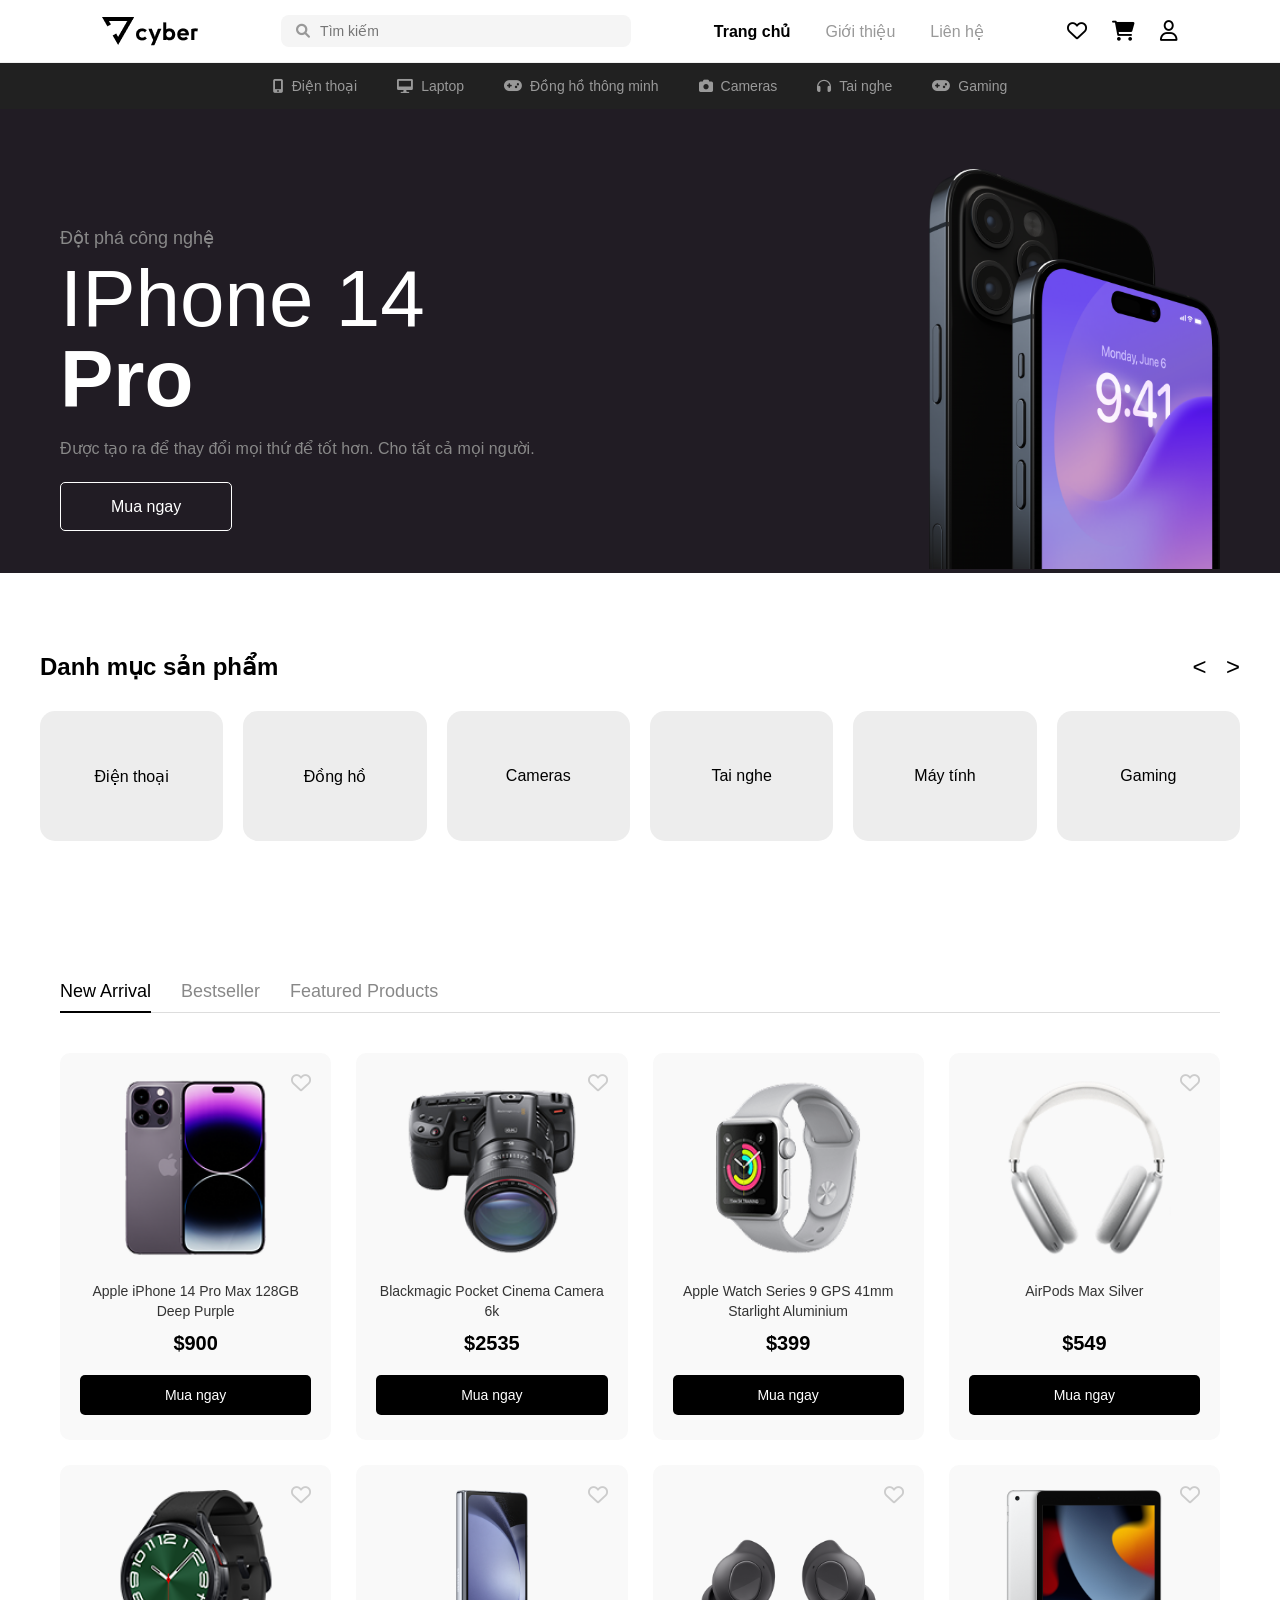
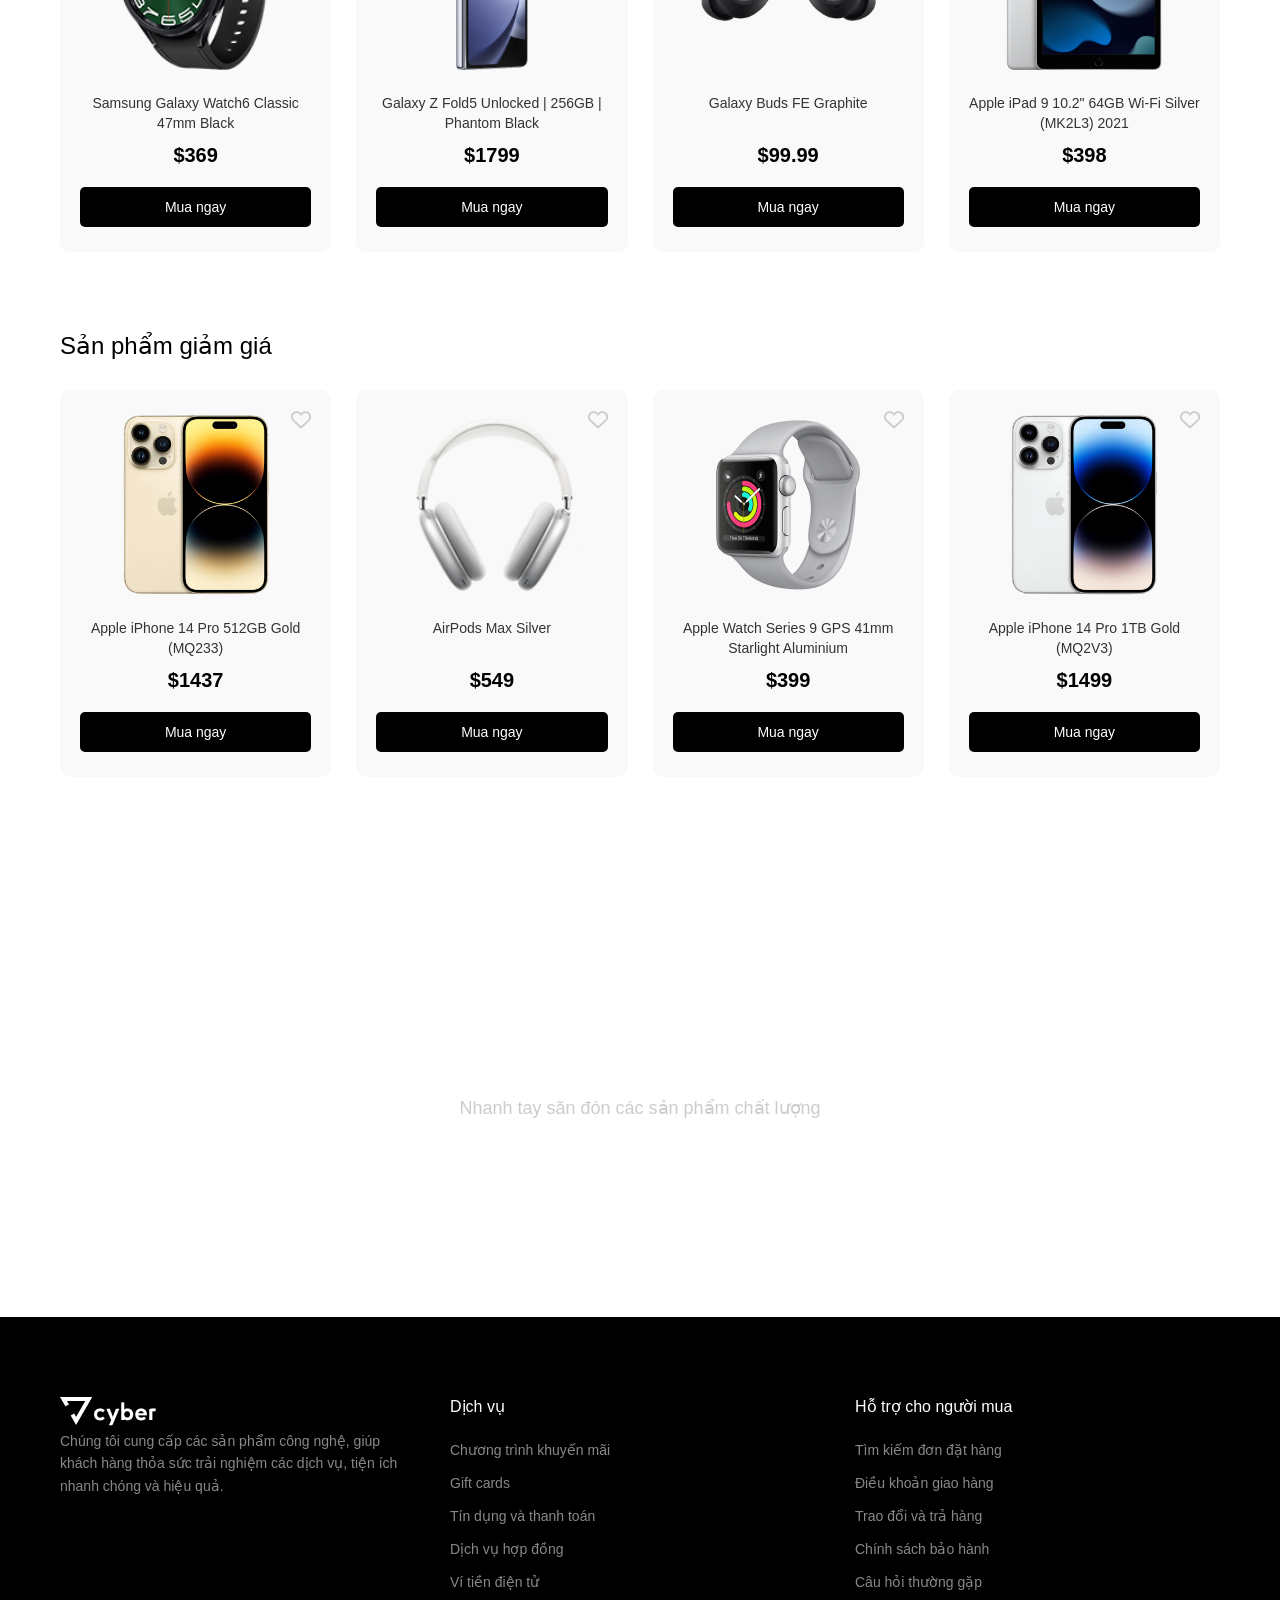
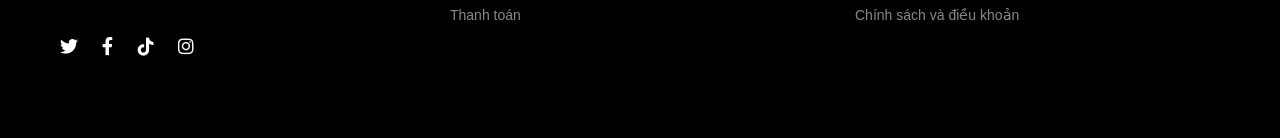
==== Project_Frontend_Fundamental/pages/index.html @ eb28f1ae "Add files via upload" ====
<!DOCTYPE html>
<html lang="vi">
<head>
    <meta charset="UTF-8">
    <meta name="viewport" content="width=device-width, initial-scale=1.0">
    <title>Cyper - iPhone 14 Pro</title>
    <link rel="stylesheet" href="../css/main.css">
    <link rel="stylesheet" href="https://cdnjs.cloudflare.com/ajax/libs/font-awesome/6.0.0/css/all.min.css">
</head>
<body>

    <header>
        <nav class="navbar">
            <div class="logo">
                <img src="../assets/images/Logo.png" alt="iPhone 14 Pro">
            </div>
            
            <div class="search-bar">
                <i class="fa-solid fa-magnifying-glass"></i>
                <input type="text" placeholder="Tìm kiếm">
            </div>

            <ul class="nav-links">
                <li><a href="#" class="active">Trang chủ</a></li>
                <li><a href="#">Giới thiệu</a></li>
                <li><a href="#">Liên hệ</a></li>
            </ul>

            <div class="nav-icons">
                <i class="fa-regular fa-heart"></i>
                <i class="fa-solid fa-cart-shopping"></i>
                <i class="fa-regular fa-user"></i>
            </div>
        </nav>
        
        <div class="sub-nav">
            <a href="#"><i class="fa-solid fa-mobile-screen-button"></i> Điện thoại</a>
            <a href="#"><i class="fa-solid fa-desktop"></i> Laptop</a>
            <a href="#"><i class="fa-solid fa-gamepad"></i></i> Đồng hồ thông minh</a>
            <a href="#"><i class="fa-solid fa-camera"></i> Cameras</a>
            <a href="#"><i class="fa-solid fa-headphones"></i> Tai nghe</a>
            <a href="#"><i class="fa-solid fa-gamepad"></i> Gaming</a>
        </div>
    </header>

    <section class="hero-banner">
        <div class="container hero-content">
            <div class="text-side">
                <p class="subtitle">Đột phá công nghệ</p>
                <h1>IPhone 14 <span>Pro</span></h1>
                <p class="description">Được tạo ra để thay đổi mọi thứ để tốt hơn. Cho tất cả mọi người.</p>
                <a href="#" class="btn-buy">Mua ngay</a>
            </div>
            <div class="image-side">
                <img src="../assets/images/Iphone Image.png" alt="iPhone 14 Pro">
            </div>
        </div>
    </section>

    <section class="categories container">
        <div class="category-header">
            <h2>Danh mục sản phẩm</h2>
            <div class="slider-arrows">
                <span>&lt;</span>
                <span>&gt;</span>
            </div>
        </div>
        <div class="category-grid">
            <div class="cat-item">Điện thoại</div>
            <div class="cat-item">Đồng hồ</div>
            <div class="cat-item">Cameras</div>
            <div class="cat-item">Tai nghe</div>
            <div class="cat-item">Máy tính</div>
            <div class="cat-item">Gaming</div>
        </div>
    </section>

    <section class="products-section container">
        <div class="product-tabs">
            <a href="#" class="tab active">New Arrival</a>
            <a href="#" class="tab">Bestseller</a>
            <a href="#" class="tab">Featured Products</a>
        </div>

        <div class="product-grid">
            <div class="product-card">
                <i class="fa-regular fa-heart heart-icon"></i>
                <img src="../assets/images/Ip14Prm.png" alt="iPhone 14 Pro Max">
                <h3 class="product-title">Apple iPhone 14 Pro Max 128GB Deep Purple</h3>
                <p class="product-price">$900</p>
                <button class="btn-add-cart">Mua ngay</button>
            </div>
            <div class="product-card">
                <i class="fa-regular fa-heart heart-icon"></i>
                <img src="../assets/images/Cmr.png" alt="Blackmagic Camera">
                <h3 class="product-title">Blackmagic Pocket Cinema Camera 6k</h3>
                <p class="product-price">$2535</p>
                <button class="btn-add-cart">Mua ngay</button>
            </div>
            <div class="product-card"
                <i class="fa-regular fa-heart heart-icon"></i>
                <img src="../assets/images/ApW.png" alt="Apple Watch Series 9">
                <h3 class="product-title">Apple Watch Series 9 GPS 41mm Starlight Aluminium</h3>
                <p class="product-price">$399</p>
                <button class="btn-add-cart">Mua ngay</button>
            </div>
            <div class="product-card">
                <i class="fa-regular fa-heart heart-icon"></i>
                <img src="../assets/images/TaiNghe.png" alt="AirPods Max">
                <h3 class="product-title">AirPods Max Silver</h3>
                <p class="product-price">$549</p>
                <button class="btn-add-cart">Mua ngay</button>
            </div>
            <div class="product-card">
                <i class="fa-regular fa-heart heart-icon"></i> 
                <!-- fa-solid fa-heart heart-icon liked: để đổi màu đỏ -->
                <img src="../assets/images/gwatch.png" alt="Samsung Galaxy Watch6">
                <h3 class="product-title">Samsung Galaxy Watch6 Classic 47mm Black</h3>
                <p class="product-price">$369</p>
                <button class="btn-add-cart">Mua ngay</button>
            </div>
            <div class="product-card">
                <i class="fa-regular fa-heart heart-icon"></i>
                <img src="../assets/images/zfold.png" alt="Galaxy Z Fold5">
                <h3 class="product-title">Galaxy Z Fold5 Unlocked | 256GB | Phantom Black</h3>
                <p class="product-price">$1799</p>
                <button class="btn-add-cart">Mua ngay</button>
            </div>
            <div class="product-card">
                <i class="fa-regular fa-heart heart-icon"></i>
                <img src="../assets/images/buds.png" alt="Galaxy Buds FE">
                <h3 class="product-title">Galaxy Buds FE Graphite</h3>
                <p class="product-price">$99.99</p>
                <button class="btn-add-cart">Mua ngay</button>
            </div>
            <div class="product-card">
                <i class="fa-regular fa-heart heart-icon"></i>
                <img src="../assets/images/2081466.png" alt="Apple iPad 9">
                <h3 class="product-title">Apple iPad 9 10.2" 64GB Wi-Fi Silver (MK2L3) 2021</h3>
                <p class="product-price">$398</p>
                <button class="btn-add-cart">Mua ngay</button>
            </div>
        </div>
    </section>

    <section class="discount-section container">
        <h2 class="section-title">Sản phẩm giảm giá</h2>
        <div class="product-grid">
            <div class="product-card">
                <i class="fa-regular fa-heart heart-icon"></i>
                <img src="../assets/images/14Ye.png" alt="iPhone 14 Pro Gold">
                <h3 class="product-title">Apple iPhone 14 Pro 512GB Gold (MQ233)</h3>
                <p class="product-price">$1437</p>
                <button class="btn-add-cart">Mua ngay</button>
            </div>
            <div class="product-card">
                <i class="fa-regular fa-heart heart-icon"></i>
                <img src="../assets/images/airpods.png" alt="AirPods Max Silver">
                <h3 class="product-title">AirPods Max Silver</h3>
                <p class="product-price">$549</p>
                <button class="btn-add-cart">Mua ngay</button>
            </div>
            <div class="product-card">
                <i class="fa-regular fa-heart heart-icon"></i>
                <img src="../assets/images/Apple Watch.png" alt="Apple Watch Series 9">
                <h3 class="product-title">Apple Watch Series 9 GPS 41mm Starlight Aluminium</h3>
                <p class="product-price">$399</p>
                <button class="btn-add-cart">Mua ngay</button>
            </div>
            <div class="product-card">
                <i class="fa-regular fa-heart heart-icon"></i>
                <img src="../assets/images/14White.png" alt="iPhone 14 Pro 1TB">
                <h3 class="product-title">Apple iPhone 14 Pro 1TB Gold (MQ2V3)</h3>
                <p class="product-price">$1499</p>
                <button class="btn-add-cart">Mua ngay</button>
            </div>
        </div>
    </section>

    <section class="promo-banner">
        <div class="promo-content">
            <h2><b>Ưu đãi mùa hè</b></h2>
            <p>Nhanh tay săn đón các sản phẩm chất lượng</p>
            <a href="#" class="btn-buy">Mua ngay</a>
        </div>
    </section>

    <footer class="site-footer">
        <div class="container footer-content">
            <div class="footer-col brand-col">
                <div><img src="../assets/images/Logo Vector.png"></div>
                <p>Chúng tôi cung cấp các sản phẩm công nghệ, giúp khách hàng thỏa sức trải nghiệm các dịch vụ, tiện ích nhanh chóng và hiệu quả.</p>
                <div class="social-icons">
                    <a href="#"><i class="fa-brands fa-twitter"></i></a>
                    <a href="#"><i class="fa-brands fa-facebook-f"></i></a>
                    <a href="#"><i class="fa-brands fa-tiktok"></i></a>
                    <a href="#"><i class="fa-brands fa-instagram"></i></a>
                </div>
            </div>
            <div class="footer-col links-col">
                <h3>Dịch vụ</h3>
                <ul>
                    <li><a href="#">Chương trình khuyến mãi</a></li>
                    <li><a href="#">Gift cards</a></li>
                    <li><a href="#">Tín dụng và thanh toán</a></li>
                    <li><a href="#">Dịch vụ hợp đồng</a></li>
                    <li><a href="#">Ví tiền điện tử</a></li>
                    <li><a href="#">Thanh toán</a></li>
                </ul>
            </div>
            <div class="footer-col links-col">
                <h3>Hỗ trợ cho người mua</h3>
                <ul>
                    <li><a href="#">Tìm kiếm đơn đặt hàng</a></li>
                    <li><a href="#">Điều khoản giao hàng</a></li>
                    <li><a href="#">Trao đổi và trả hàng</a></li>
                    <li><a href="#">Chính sách bảo hành</a></li>
                    <li><a href="#">Câu hỏi thường gặp</a></li>
                    <li><a href="#">Chính sách và điều khoản</a></li>
                </ul>
            </div>
        </div>
    </footer>
</body>
</html>
---- Project_Frontend_Fundamental/css/main.css ----
/* Reset CSS */
* {
    margin: 0;
    padding: 0;
    box-sizing: border-box;
    font-family: 'Segoe UI', Tahoma, Geneva, Verdana, sans-serif;
}

body {
    background-color: #ffffff;
}

.container {
    max-width: 1200px;
    margin: 0 auto;
    padding: 0 20px;
}

/* Header & Navbar */
/* Navbar chung */
.navbar {
    display: flex;
    justify-content: space-between;
    align-items: center;
    padding: 15px 8%; /* Tăng khoảng cách lề một chút */
    border-bottom: 1px solid #f0f0f0;
    background-color: #fff;
}

/* Logo: Chữ đậm và icon */
.logo {
    font-size: 24px;
    font-weight: 700; /* Đậm hơn */
    display: flex;
    align-items: center;
    gap: 5px;
    color: #000;
}

/* Thanh tìm kiếm có icon bên trong */
.search-bar {
    display: flex;
    align-items: center;
    background-color: #f5f5f5;
    padding: 8px 15px;
    border-radius: 8px;
    width: 350px; /* Độ dài thanh search */
}

.search-bar i {
    color: #999;
    margin-right: 10px;
    font-size: 14px;
}

.search-bar input {
    border: none;
    background: transparent;
    outline: none;
    width: 100%;
    font-size: 14px;
    color: #333;
}

/* Navigation Links */
.nav-links {
    list-style: none;
    display: flex;
    gap: 35px; /* Khoảng cách giữa các chữ */
}

.nav-links a {
    text-decoration: none;
    color: #999; /* Màu xám cho các link không active */
    font-weight: 500;
    transition: 0.3s;
}

/* Link Trang chủ đang được chọn */
.nav-links a.active {
    color: #000; /* Màu đen đậm */
    font-weight: 600;
}

/* Icons bên phải */
.nav-icons {
    display: flex;
    gap: 25px;
    font-size: 20px;
    color: #000;
    cursor: pointer;
}

.nav-icons i:hover {
    color: #666;
}

/* Sub-nav (Black Bar) */
.sub-nav {
    background-color: #212121;
    display: flex;
    justify-content: center;
    gap: 40px;
    padding: 15px 0;
}

.sub-nav a {
    color: #999;
    text-decoration: none;
    font-size: 14px;
    display: flex;
    align-items: center;
    gap: 8px;
}

.sub-nav a:hover {
    color: #fff;
}

/* Hero Banner */
.hero-banner {
    background-color: #211C24;
    color: white;
    /* padding: 60px 0; */
    padding-top: 60px;
    overflow: hidden;
}

.hero-content {
    display: flex;
    align-items: center;
    justify-content: space-between;
}

.text-side {
    max-width: 500px;
}

.subtitle {
    color: #888;
    font-size: 18px;
    margin-bottom: 10px;
}

.text-side h1 {
    font-size: 80px;
    font-weight: 200;
    line-height: 1;
}

.text-side h1 span {
    font-weight: bold;
}

.description {
    color: #888;
    margin: 20px 0 40px;
}

.btn-buy {
    padding: 15px 50px;
    border: 1px solid white;
    color: white;
    text-decoration: none;
    border-radius: 5px;
    transition: 0.3s;
}

.btn-buy:hover {
    background-color: white;
    color: black;
}

.image-side img {
    width: 100%;
    max-width: 450px;
    height: 400px;
}

/* Categories Section */
.categories {
    padding: 80px 0;
}

.category-header {
    display: flex;
    justify-content: space-between;
    align-items: center;
    margin-bottom: 30px;
}

.slider-arrows span {
    font-size: 24px;
    cursor: pointer;
    margin-left: 15px;
}

.category-grid {
    display: grid;
    grid-template-columns: repeat(6, 1fr);
    gap: 20px;
}

.cat-item {
    background-color: #ededed;
    height: 130px;
    display: flex;
    align-items: center;
    justify-content: center;
    border-radius: 15px;
    font-weight: 500;
    cursor: pointer;
    transition: 0.3s;
}

.cat-item:hover {
    background-color: #e0e0e0;
}

/* --- Products Section --- */
.products-section {
    padding: 60px 20px 20px;
}

.product-tabs {
    display: flex;
    gap: 30px;
    margin-bottom: 40px;
    border-bottom: 1px solid #ddd;
}

.tab {
    text-decoration: none;
    color: #888;
    font-size: 18px;
    font-weight: 500;
    padding-bottom: 10px;
    position: relative;
}

.tab.active {
    color: #000;
}

.tab.active::after {
    content: '';
    position: absolute;
    bottom: -1px;
    left: 0;
    width: 100%;
    height: 2px;
    background-color: #000;
}

/* --- Product Grid & Cards --- */
.product-grid {
    display: grid;
    grid-template-columns: repeat(4, 1fr);
    gap: 25px;
}

.product-card {
    background-color: #f9f9f9;
    padding: 25px 20px;
    border-radius: 10px;
    text-align: center;
    position: relative;
    transition: transform 0.3s ease;
}

.product-card:hover {
    transform: translateY(-5px);
    box-shadow: 0 10px 20px rgba(0,0,0,0.05);
}

.heart-icon {
    position: absolute;
    top: 20px;
    right: 20px;
    font-size: 20px;
    color: #ccc;
    cursor: pointer;
}

.heart-icon.liked {
    color: #ff3b30;
}

.product-card img {
    width: 100%;
    height: 180px;
    object-fit: contain;
    margin-bottom: 20px;
}

.product-title {
    font-size: 14px;
    font-weight: 500;
    color: #333;
    margin-bottom: 10px;
    line-height: 1.4;
    height: 40px; /* Cố định chiều cao cho title dài/ngắn */
    overflow: hidden;
}

.product-price {
    font-size: 20px;
    font-weight: bold;
    color: #000;
    margin-bottom: 20px;
}

.btn-add-cart {
    background-color: #000;
    color: #fff;
    border: none;
    padding: 12px 0;
    width: 100%;
    border-radius: 5px;
    font-size: 14px;
    cursor: pointer;
    transition: 0.3s;
}

.btn-add-cart:hover {
    background-color: #333;
}

/* --- Discount Section --- */
.discount-section {
    padding: 60px 20px;
}

.section-title {
    font-size: 24px;
    margin-bottom: 30px;
    font-weight: 500;
}

/* --- Summer Promo Banner --- */
.promo-banner {
    /* 1. Đưa ảnh vào đây, kết hợp với gradient để làm tối ảnh (overlay) */
    background: linear-gradient(rgba(0, 0, 0, 0.1)), url('../assets/images/Banner 2.png');
    
    /* 2. Cấu hình để ảnh phủ kín toàn bộ section */
    background-size: cover;
    background-position: center;
    background-repeat: no-repeat;

    /* 3. Căn chỉnh nội dung */
    color: white;
    text-align: center;
    padding: 140px 20px; /* Tăng padding để tạo độ cao cho banner */
    display: flex;
    align-items: center;
    justify-content: center;
    margin-top: 40px;
}

.promo-content h2 {
    font-size: 60px;
    font-weight: 300; /* Chữ mỏng như trong ảnh mẫu */
    margin-bottom: 10px;
    letter-spacing: 1px;
}

.promo-content p {
    color: #ccc;
    font-size: 18px;
    margin-bottom: 40px;
}

/* Style cho nút "Mua ngay" chuẩn thiết kế */
.btn-outline {
    display: inline-block;
    text-decoration: none;
    color: white;
    border: 1px solid white;
    padding: 12px 50px;
    border-radius: 6px;
    font-weight: 500;
    transition: all 0.3s ease;
}

.btn-outline:hover {
    background-color: rgba(255, 255, 255, 0.1);
    color: black;
}

/* --- Footer --- */
.site-footer {
    background-color: #000;
    color: #fff;
    padding: 80px 0;
}

.footer-content {
    display: flex;
    justify-content: space-between;
    gap: 40px;
}

.footer-col {
    flex: 1;
}

.brand-col {
    max-width: 350px;
}

.footer-logo {
    color: #fff;
    margin-bottom: 20px;
}

.brand-col p {
    color: #888;
    font-size: 14px;
    line-height: 1.6;
    margin-bottom: 140px;
}

.social-icons a {
    color: #fff;
    font-size: 18px;
    margin-right: 20px;
    text-decoration: none;
}

.links-col h3 {
    font-size: 16px;
    margin-bottom: 25px;
    font-weight: 500;
}

.links-col ul {
    list-style: none;
}

.links-col ul li {
    margin-bottom: 15px;
}

.links-col ul li a {
    color: #888;
    text-decoration: none;
    font-size: 14px;
    transition: 0.3s;
}

.links-col ul li a:hover {
    color: #fff;
}
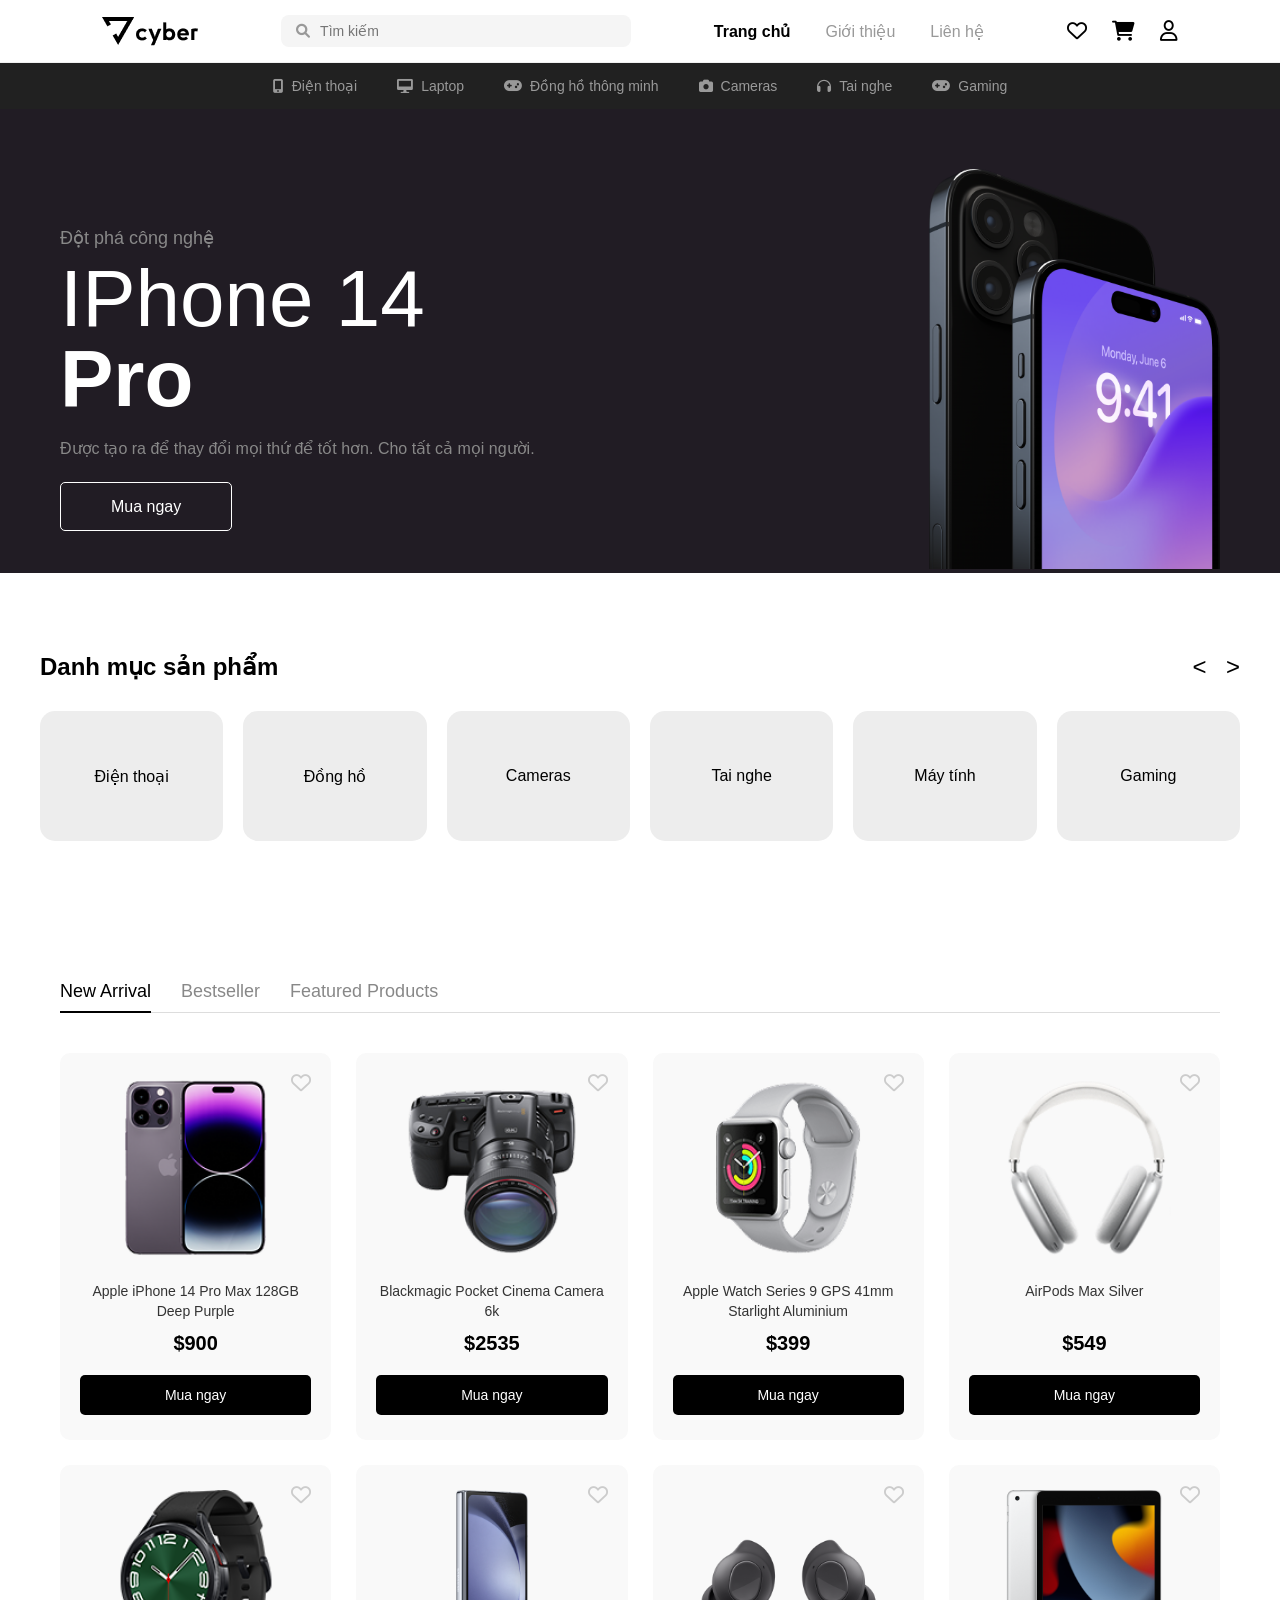
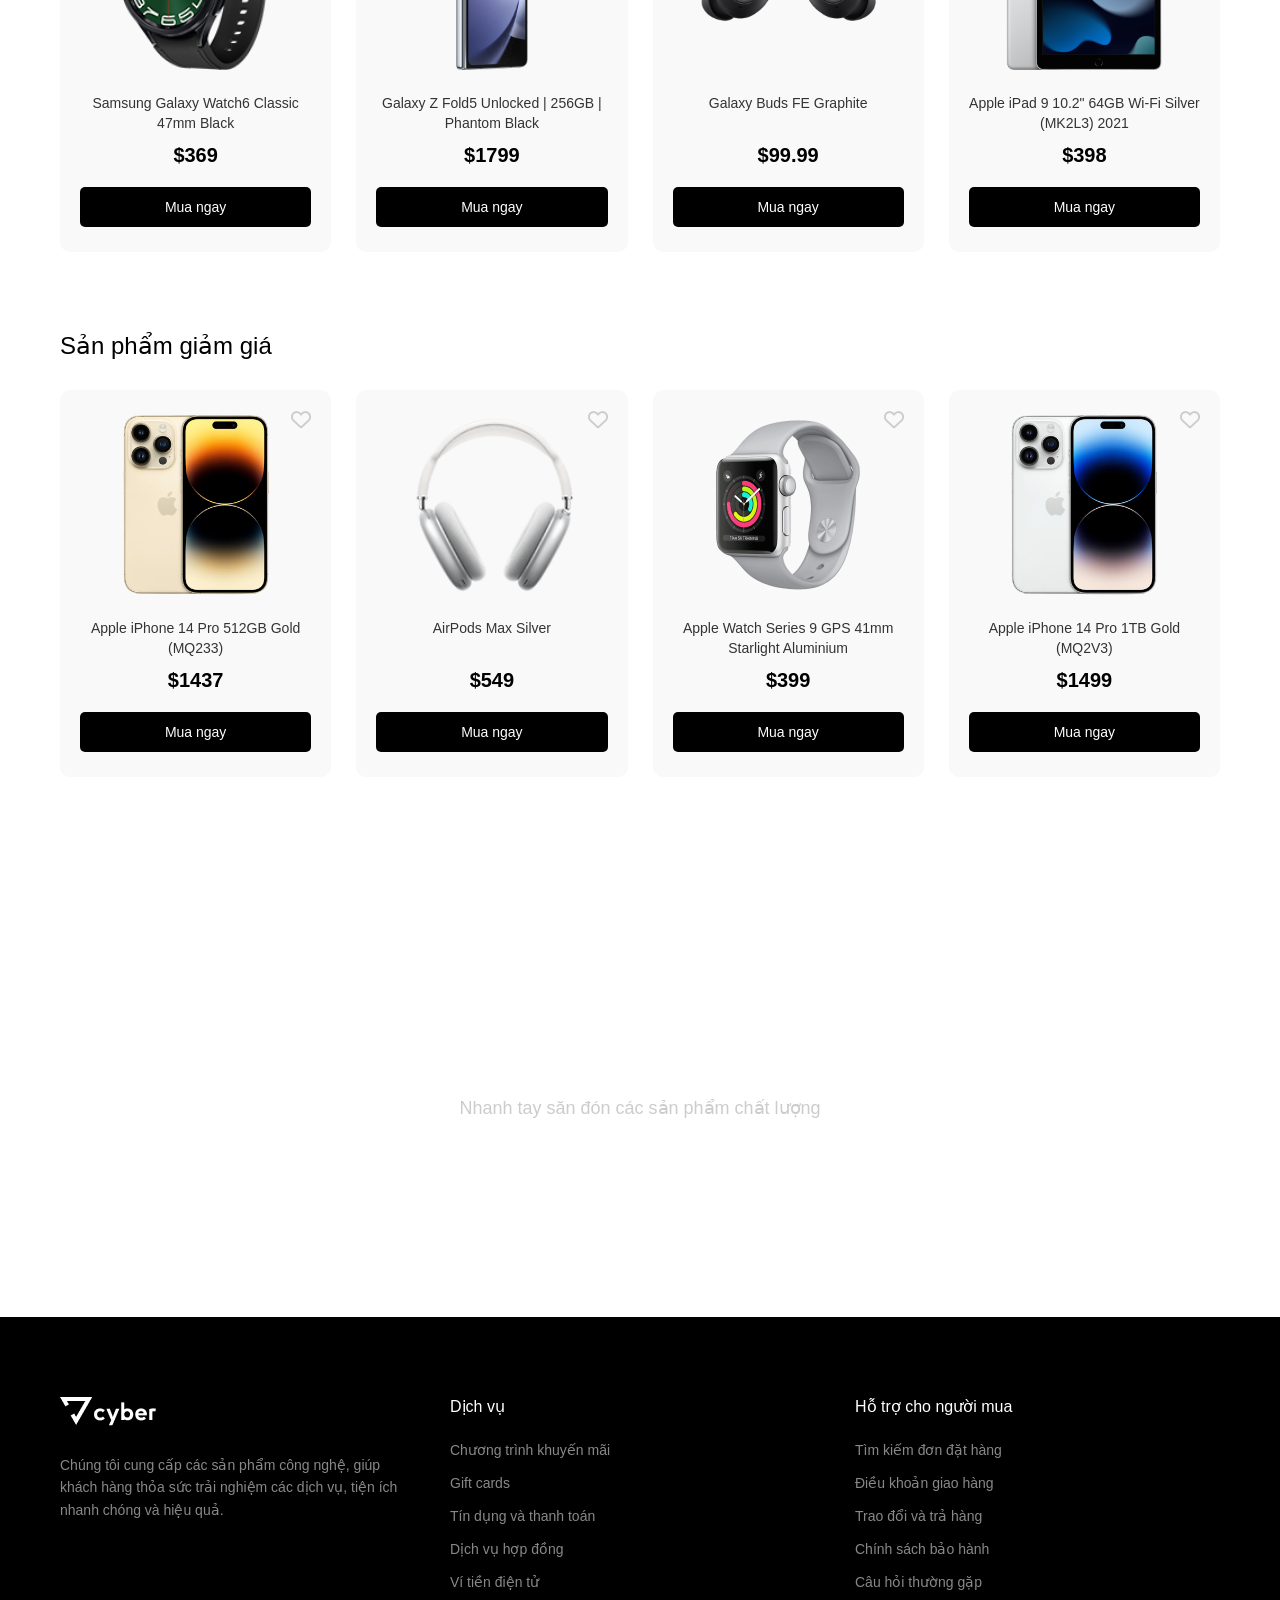
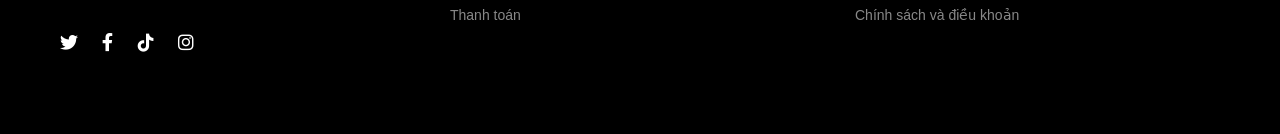
==== commit 985f486a: "Add files via upload" ====
--- a/Project_Frontend_Fundamental/pages/index.html
+++ b/Project_Frontend_Fundamental/pages/index.html
@@ -97,7 +97,7 @@
                 <p class="product-price">$2535</p>
                 <button class="btn-add-cart">Mua ngay</button>
             </div>
-            <div class="product-card"
+            <div class="product-card">
                 <i class="fa-regular fa-heart heart-icon"></i>
                 <img src="../assets/images/ApW.png" alt="Apple Watch Series 9">
                 <h3 class="product-title">Apple Watch Series 9 GPS 41mm Starlight Aluminium</h3>
--- a/Project_Frontend_Fundamental/css/main.css
+++ b/Project_Frontend_Fundamental/css/main.css
@@ -417,7 +417,8 @@
     color: #888;
     font-size: 14px;
     line-height: 1.6;
-    margin-bottom: 140px;
+    margin-bottom: 112px;
+    margin-top: 24px;
 }
 
 .social-icons a {
@@ -450,4 +451,5 @@
 
 .links-col ul li a:hover {
     color: #fff;
-}+}
+
